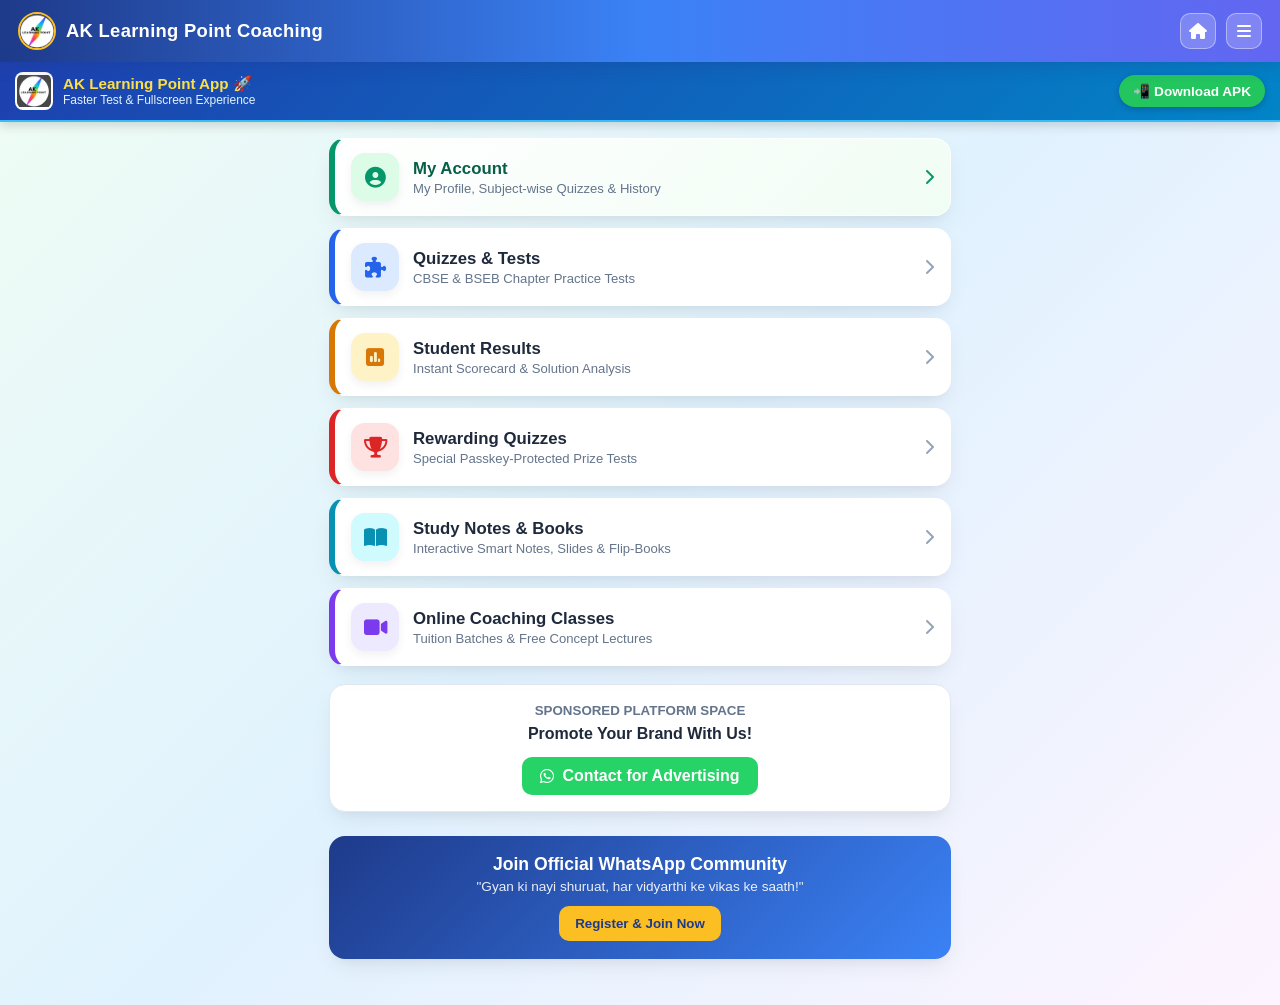
==== index.html @ b8fbba29 "Update index.html" ====
<!DOCTYPE html>
<html lang="hi">
<head>
  <meta charset="UTF-8">
  <meta name="viewport" content="width=device-width, initial-scale=1.0, maximum-scale=1.0, user-scalable=no">
  <title>AK Learning Point Coaching</title>
  <link rel="stylesheet" href="style.css">
  <link rel="stylesheet" href="https://cdnjs.cloudflare.com/ajax/libs/font-awesome/6.4.0/css/all.min.css">
</head>
<body>

  <!-- Top App Header -->
  <header class="app-header">
    <div class="header-left">
      <img id="appLogo" src="./assets/logo.png" alt="AK Learning Point Logo" class="app-logo" onerror="this.onerror=null; this.src='./assets/logo.png';">
      <span class="app-title">AK Learning Point Coaching</span>
    </div>
    <div class="header-right">
      <button class="nav-icon-btn" onclick="goHome()" title="Home"><i class="fas fa-home"></i></button>
      <button class="nav-icon-btn" onclick="toggleDrawer()" title="Menu"><i class="fas fa-bars"></i></button>
    </div>
  </header>

  <!-- Download App Top Banner -->
  <div style="background: linear-gradient(135deg, #1e40af, #0284c7); color: white; padding: 10px 15px; display: flex; align-items: center; justify-content: space-between; box-shadow: 0 4px 10px rgba(0,0,0,0.15); border-bottom: 2px solid #38bdf8;">
    <div style="display: flex; align-items: center; gap: 10px;">
      <img src="./assets/logo.png" style="width: 38px; height: 38px; border-radius: 8px; background: white; padding: 2px; object-fit: contain;">
      <div>
        <div style="font-size: 0.95rem; font-weight: bold; color: #fde047;">AK Learning Point App 🚀</div>
        <div style="font-size: 0.75rem; color: #e0f2fe;">Faster Test & Fullscreen Experience</div>
      </div>
    </div>
    <div>
      <a href="./assets/app.apk" download style="background: #22c55e; color: white; text-decoration: none; font-size: 0.85rem; font-weight: bold; padding: 8px 14px; border-radius: 20px; box-shadow: 0 2px 6px rgba(0,0,0,0.2); display: inline-block;">
        📲 Download APK
      </a>
    </div>
  </div>

  <!-- Right Drawer Menu (School Portal safely inside drawer) -->
  <div class="drawer-overlay" id="drawerOverlay" onclick="toggleDrawer()">
    <div class="drawer-content" onclick="event.stopPropagation()">
      <div class="drawer-header">
        <h4>Navigation Panel</h4>
        <button class="close-btn" onclick="toggleDrawer()" style="color:white; background:rgba(255,255,255,0.2);"><i class="fas fa-times"></i></button>
      </div>
      <ul class="drawer-menu">
        <li class="drawer-item" onclick="openStudentAccountModal(); toggleDrawer();"><i class="fas fa-user-circle" style="color:#059669;"></i> My Account (Student Portal)</li>
        <li class="drawer-item" onclick="openAdminPortal()"><i class="fas fa-user-shield" style="color:#2563eb;"></i> Admin Control Panel</li>
        <li class="drawer-item" onclick="openTeacherPortal()"><i class="fas fa-chalkboard-teacher" style="color:#7c3aed;"></i> Teacher Portal</li>
        <li class="drawer-item" onclick="window.location.href='school/index.html'"><i class="fas fa-school" style="color:#d4af37;"></i> Assent Public School Portal</li>
        <li class="drawer-item" onclick="openOmrPrintModal()"><i class="fas fa-dot-circle" style="color:#d97706;"></i> Print OMR Sheet (100 Q)</li>
        <li class="drawer-item" onclick="triggerSmartShare()"><i class="fab fa-whatsapp" style="color:#25d366;"></i> WhatsApp Smart Share</li>
      </ul>
    </div>
  </div>

  <!-- Main Scrollable Home View -->
  <main class="main-container" id="homeView">

    <!-- 7. APP-BASED DYNAMIC QUIZ AD BANNER (Teachers ke post kiye tests ka live promotion card) -->
    <div id="dynamicQuizAdBanner" style="display:none; background: linear-gradient(135deg, #1e1b4b 0%, #312e81 100%); color:white; border-radius:14px; padding:12px 14px; margin-bottom:14px; box-shadow:0 6px 16px rgba(49, 46, 129, 0.25); border:1px solid #4338ca; position:relative; overflow:hidden;">
      <div style="display:flex; justify-content:space-between; align-items:center; margin-bottom:6px;">
        <span style="background:#ef4444; color:white; font-size:0.7rem; font-weight:800; padding:2px 8px; border-radius:12px; letter-spacing:0.5px; display:inline-flex; align-items:center; gap:4px;">
          <i class="fas fa-bolt"></i> TODAY'S FEATURED QUIZ
        </span>
        <span id="quizAdTickerIndicator" style="font-size:0.75rem; color:#c7d2fe;">1/1</span>
      </div>
      <div id="quizAdContent" style="min-height:54px; display:flex; flex-direction:column; justify-content:center;">
        <h4 id="quizAdTitle" style="font-size:0.95rem; margin:0 0 4px 0; color:#fbbf24;">Loading Today's Quizzes...</h4>
        <p id="quizAdMeta" style="font-size:0.8rem; color:#e0e7ff; margin:0;">Class & Subject info</p>
      </div>
      <button id="quizAdActionBtn" class="btn-primary" style="margin-top:8px; padding:6px 12px; font-size:0.82rem; background:#fbbf24; color:#1e1b4b; font-weight:700; border:none; border-radius:8px; width:100%;">
        <i class="fas fa-play-circle"></i> Start Test Now
      </button>
    </div>

    <!-- 1. MY ACCOUNT TAB (Student Profile, Tests & Subject Wise Breakdown) -->
    <div class="section-card" onclick="openStudentAccountModal()" style="border-left: 6px solid #059669; background: linear-gradient(135deg, #ffffff 0%, #f0fdf4 100%);">
      <div class="section-left">
        <div class="section-icon" style="background:#dcfce7; color:#059669;"><i class="fas fa-user-circle"></i></div>
        <div class="section-info">
          <h3 style="color:#065f46;">My Account</h3>
          <p>My Profile, Subject-wise Quizzes & History</p>
        </div>
      </div>
      <i class="fas fa-chevron-right" style="color:#059669;"></i>
    </div>

    <!-- 2. QUIZZES TAB -->
    <div class="section-card" onclick="openBoardSelectModal()" style="border-left: 6px solid #2563eb;">
      <div class="section-left">
        <div class="section-icon" style="background:#dbeafe; color:#2563eb;"><i class="fas fa-puzzle-piece"></i></div>
        <div class="section-info">
          <h3>Quizzes & Tests</h3>
          <p>CBSE & BSEB Chapter Practice Tests</p>
        </div>
      </div>
      <i class="fas fa-chevron-right" style="color:#94a3b8;"></i>
    </div>

    <!-- 3. STUDENT RESULTS TAB -->
    <div class="section-card" onclick="openResultLookupModal()" style="border-left: 6px solid #d97706;">
      <div class="section-left">
        <div class="section-icon" style="background:#fef3c7; color:#d97706;"><i class="fas fa-poll"></i></div>
        <div class="section-info">
          <h3>Student Results</h3>
          <p>Instant Scorecard & Solution Analysis</p>
        </div>
      </div>
      <i class="fas fa-chevron-right" style="color:#94a3b8;"></i>
    </div>

    <!-- Rewarding Contests (Sub-feature of Quizzes) -->
    <div class="section-card" onclick="openRewardingQuizzes()" style="border-left: 6px solid #dc2626;">
      <div class="section-left">
        <div class="section-icon" style="background:#fee2e2; color:#dc2626;"><i class="fas fa-trophy"></i></div>
        <div class="section-info">
          <h3>Rewarding Quizzes</h3>
          <p>Special Passkey-Protected Prize Tests</p>
        </div>
      </div>
      <i class="fas fa-chevron-right" style="color:#94a3b8;"></i>
    </div>

    <!-- 4. STUDY MATERIAL TAB -->
    <div class="section-card" onclick="window.location.href='learning-hub.html'" style="border-left: 6px solid #0891b2; cursor: pointer;">
      <div class="section-left">
        <div class="section-icon" style="background:#cffafe; color:#0891b2;"><i class="fas fa-book-open"></i></div>
        <div class="section-info">
          <h3>Study Notes & Books</h3>
          <p>Interactive Smart Notes, Slides & Flip-Books</p>
        </div>
      </div>
      <i class="fas fa-chevron-right" style="color:#94a3b8;"></i>
    </div>

    <!-- 5. ONLINE COACHING TAB -->
    <div class="section-card" onclick="openOnlineCoachingModal()" style="border-left: 6px solid #7c3aed;">
      <div class="section-left">
        <div class="section-icon" style="background:#ede9fe; color:#7c3aed;"><i class="fas fa-video"></i></div>
        <div class="section-info">
          <h3>Online Coaching Classes</h3>
          <p>Tuition Batches & Free Concept Lectures</p>
        </div>
      </div>
      <i class="fas fa-chevron-right" style="color:#94a3b8;"></i>
    </div>

    <!-- 6. COMMERCIAL ADS BANNER -->
    <div style="background:white; border-radius:16px; padding:16px; text-align:center; box-shadow:var(--card-shadow); border:1px solid #e2e8f0; margin-top:6px;">
      <small style="color:#64748b; font-weight:700;">SPONSORED PLATFORM SPACE</small>
      <h4 style="margin:6px 0; color:#1e293b;">Promote Your Brand With Us!</h4>
      <a href="https://api.whatsapp.com/send?phone=918826011682&text=I%20am%20interested%20in%20advertising%20on%20your%20platform" target="_blank" style="display:inline-flex; align-items:center; gap:8px; background:#25d366; color:white; padding:10px 18px; border-radius:10px; font-weight:700; text-decoration:none; margin-top:8px;">
        <i class="fab fa-whatsapp"></i> Contact for Advertising
      </a>
    </div>

    <!-- Community WhatsApp Lead Banner -->
    <div style="background:linear-gradient(135deg, #1e3a8a, #3b82f6); color:white; border-radius:16px; padding:18px; text-align:center; box-shadow:var(--card-shadow); margin-top:12px;">
      <h3 style="font-size:1.1rem; font-weight:800; margin-bottom:4px;">Join Official WhatsApp Community</h3>
      <p style="font-size:0.85rem; opacity:0.9; margin-bottom:12px;">"Gyan ki nayi shuruat, har vidyarthi ke vikas ke saath!"</p>
      <button onclick="openCommunityModal()" style="background:#fbbf24; color:#1e3a8a; border:none; padding:10px 16px; border-radius:10px; font-weight:800; cursor:pointer;">
        Register & Join Now
      </button>
    </div>

  </main>

  <!-- Community Modal -->
  <div class="modal-overlay" id="communityModal" style="display:none;">
    <div class="modal-card">
      <div class="modal-header">
        <h3>Join WhatsApp Community</h3>
        <button class="close-btn" onclick="closeCommunityModal()"><i class="fas fa-times"></i></button>
      </div>
      <form onsubmit="handleLeadSubmit(event)">
        <div class="form-group">
          <label>Student Full Name</label>
          <input type="text" id="leadName" required placeholder="Enter student name">
        </div>
        <div class="form-group">
          <label>State</label>
          <input type="text" id="leadState" required placeholder="e.g. Bihar">
        </div>
        <div class="form-group">
          <label>WhatsApp Number</label>
          <input type="tel" id="leadMobile" required pattern="[0-9]{10}" placeholder="10-digit number">
        </div>
        <div class="form-group">
          <label>Current Class</label>
          <select id="leadClass" required>
            <option value="">Select Class</option>
            <option value="Class 4">Class 4</option>
            <option value="Class 5">Class 5</option>
            <option value="Class 6">Class 6</option>
            <option value="Class 7">Class 7</option>
            <option value="Class 8">Class 8</option>
            <option value="Class 9">Class 9</option>
            <option value="Class 10">Class 10</option>
            <option value="Class 11">Class 11</option>
            <option value="Class 12">Class 12</option>
          </select>
        </div>
        <button type="submit" class="btn-primary" style="background:#25d366;">Submit & Connect</button>
      </form>
    </div>
  </div>

  <div id="dynamicView"></div>

  <!-- Standard Scripts Load Order -->
  <script>
    (function() {
      var cacheVersion = new Date().getTime();
      var scriptFiles = [
        "js/api.js",
        "js/security.js",
        "js/quiz.js",
        "js/content-modules.js",
        "js/admin-portal.js",
        "js/quiz-parser.js",
        "js/notification-engine.js",
        "js/teacher-portal.js",
        "js/school-portal.js"
      ];

      function loadNextScript(index) {
        if (index >= scriptFiles.length) {
          if (typeof checkAndOpenDirectQuizFromUrl === "function") {
            checkAndOpenDirectQuizFromUrl();
          }
          if (typeof initDynamicQuizAdBanner === "function") {
            initDynamicQuizAdBanner();
          }
          return;
        }
        var s = document.createElement("script");
        s.src = scriptFiles[index] + "?v=" + cacheVersion;
        s.async = false;
        s.onload = function() {
          loadNextScript(index + 1);
        };
        document.body.appendChild(s);
      }

      loadNextScript(0);
    })();

    function toggleDrawer() {
      var d = document.getElementById("drawerOverlay");
      if (d) d.classList.toggle("open");
    }

    function goHome() {
      var dv = document.getElementById("dynamicView");
      if (dv) dv.innerHTML = "";
      var d = document.getElementById("drawerOverlay");
      if (d) d.classList.remove("open");
      window.scrollTo(0, 0);
    }
  </script>
</body>
</html>
---- style.css ----
/* Modern Colorful Theme for AK Learning Point Coaching */
:root {
  --primary-navy: #0f172a;
  --brand-blue: #2563eb;
  --accent-purple: #7c3aed;
  --accent-pink: #ec4899;
  --accent-amber: #f59e0b;
  --accent-emerald: #10b981;
  --bg-gradient: linear-gradient(135deg, #f0fdf4 0%, #e0f2fe 50%, #fdf4ff 100%);
  --card-shadow: 0 10px 25px -5px rgba(0, 0, 0, 0.08), 0 8px 10px -6px rgba(0, 0, 0, 0.04);
}

* {
  margin: 0;
  padding: 0;
  box-sizing: border-box;
  font-family: -apple-system, BlinkMacSystemFont, 'Segoe UI', Roboto, Helvetica, Arial, sans-serif;
  -webkit-tap-highlight-color: transparent;
}

body {
  background: var(--bg-gradient);
  min-height: 100vh;
  color: #1e293b;
  padding-bottom: 30px;
}

/* Header Styles */
.app-header {
  position: sticky;
  top: 0;
  z-index: 1000;
  background: linear-gradient(90deg, #1e3a8a 0%, #3b82f6 50%, #6366f1 100%);
  color: white;
  display: flex;
  align-items: center;
  justify-content: space-between;
  padding: 12px 18px;
  box-shadow: 0 4px 15px rgba(30, 58, 138, 0.25);
}

.header-left {
  display: flex;
  align-items: center;
  gap: 10px;
}

.app-logo {
  width: 38px;
  height: 38px;
  border-radius: 50%;
  border: 2px solid #fbbf24;
  object-fit: cover;
  background: white;
}

.app-title {
  font-size: 1.15rem;
  font-weight: 800;
  letter-spacing: 0.3px;
  color: #ffffff;
}

.header-right {
  display: flex;
  align-items: center;
  gap: 10px;
}

.nav-icon-btn {
  background: rgba(255, 255, 255, 0.2);
  border: 1px solid rgba(255, 255, 255, 0.4);
  color: white;
  width: 36px;
  height: 36px;
  border-radius: 10px;
  display: flex;
  align-items: center;
  justify-content: center;
  cursor: pointer;
  font-size: 1rem;
  transition: all 0.2s;
}

.nav-icon-btn:active {
  transform: scale(0.92);
  background: rgba(255, 255, 255, 0.35);
}

/* Common Universal Nav Bar (Home & Back) */
.page-top-nav {
  display: flex;
  align-items: center;
  justify-content: space-between;
  padding: 10px 16px;
  background: white;
  border-bottom: 1px solid #e2e8f0;
  box-shadow: 0 2px 6px rgba(0,0,0,0.03);
}

.nav-pill-btn {
  display: inline-flex;
  align-items: center;
  gap: 6px;
  padding: 6px 12px;
  border-radius: 20px;
  font-size: 0.85rem;
  font-weight: 700;
  cursor: pointer;
  border: none;
  transition: all 0.2s;
}

.nav-back-btn {
  background: #f1f5f9;
  color: #475569;
}

.nav-home-btn {
  background: #eff6ff;
  color: #2563eb;
}

/* Vibrant Section Cards */
.main-container {
  max-width: 650px;
  margin: 16px auto;
  padding: 0 14px;
  display: flex;
  flex-direction: column;
  gap: 12px;
}

.section-card {
  background: white;
  border-radius: 16px;
  padding: 14px 16px;
  display: flex;
  align-items: center;
  justify-content: space-between;
  box-shadow: var(--card-shadow);
  border: 1px solid rgba(255, 255, 255, 0.8);
  cursor: pointer;
  transition: all 0.25s cubic-bezier(0.4, 0, 0.2, 1);
  position: relative;
  overflow: hidden;
}

.section-card:active {
  transform: translateY(2px) scale(0.98);
}

.section-left {
  display: flex;
  align-items: center;
  gap: 14px;
}

.section-icon {
  width: 48px;
  height: 48px;
  border-radius: 14px;
  display: flex;
  align-items: center;
  justify-content: center;
  font-size: 1.3rem;
  box-shadow: 0 4px 10px rgba(0,0,0,0.06);
}

.section-info h3 {
  font-size: 1.05rem;
  font-weight: 800;
  color: #1e293b;
  margin-bottom: 2px;
}

.section-info p {
  font-size: 0.82rem;
  color: #64748b;
  font-weight: 500;
}

/* Modals & Fullscreens */
.modal-overlay {
  position: fixed;
  inset: 0;
  background: rgba(15, 23, 42, 0.6);
  backdrop-filter: blur(4px);
  z-index: 2000;
  display: flex;
  align-items: center;
  justify-content: center;
  padding: 14px;
}

.modal-card {
  background: #ffffff;
  width: 100%;
  max-width: 500px;
  border-radius: 20px;
  padding: 20px;
  box-shadow: 0 20px 40px rgba(0,0,0,0.2);
  max-height: 85vh;
  overflow-y: auto;
  animation: slideUp 0.25s ease-out;
}

@keyframes slideUp {
  from { transform: translateY(20px); opacity: 0; }
  to { transform: translateY(0); opacity: 1; }
}

.modal-header {
  display: flex;
  align-items: center;
  justify-content: space-between;
  margin-bottom: 15px;
  border-bottom: 1px solid #f1f5f9;
  padding-bottom: 10px;
}

.modal-header h3 {
  font-size: 1.15rem;
  font-weight: 800;
  color: #0f172a;
}

.close-btn {
  background: #f1f5f9;
  border: none;
  width: 32px;
  height: 32px;
  border-radius: 50%;
  display: flex;
  align-items: center;
  justify-content: center;
  cursor: pointer;
  color: #64748b;
}

/* Forms & Inputs */
.form-group {
  margin-bottom: 12px;
  text-align: left;
}

.form-group label {
  display: block;
  font-size: 0.82rem;
  font-weight: 700;
  color: #475569;
  margin-bottom: 5px;
}

.form-group input, .form-group select, .form-group textarea {
  width: 100%;
  padding: 10px 14px;
  border: 1.5px solid #cbd5e1;
  border-radius: 12px;
  font-size: 0.95rem;
  outline: none;
  transition: all 0.2s;
  background: #f8fafc;
}

.form-group input:focus, .form-group select:focus, .form-group textarea:focus {
  border-color: #3b82f6;
  background: white;
  box-shadow: 0 0 0 3px rgba(59, 130, 246, 0.15);
}

.btn-primary {
  width: 100%;
  padding: 12px;
  background: linear-gradient(135deg, #2563eb, #1d4ed8);
  color: white;
  border: none;
  border-radius: 12px;
  font-size: 0.95rem;
  font-weight: 800;
  cursor: pointer;
  box-shadow: 0 4px 12px rgba(37, 99, 235, 0.3);
  transition: all 0.2s;
}

.btn-primary:active {
  transform: scale(0.98);
}

/* Drawer Menu */
.drawer-overlay {
  position: fixed;
  inset: 0;
  background: rgba(0,0,0,0.5);
  z-index: 2500;
  display: none;
}

.drawer-overlay.open {
  display: block;
}

.drawer-content {
  position: fixed;
  top: 0;
  right: 0;
  bottom: 0;
  width: 290px;
  background: white;
  box-shadow: -4px 0 20px rgba(0,0,0,0.15);
  display: flex;
  flex-direction: column;
}

.drawer-header {
  background: linear-gradient(135deg, #1e3a8a, #3b82f6);
  color: white;
  padding: 18px;
  display: flex;
  align-items: center;
  justify-content: space-between;
}

/* Drawer Menu - Fixed Slide Animation */
.drawer-overlay {
  position: fixed;
  inset: 0;
  background: rgba(15, 23, 42, 0.6);
  backdrop-filter: blur(2px);
  z-index: 2500;
  opacity: 0;
  visibility: hidden;
  transition: opacity 0.3s ease, visibility 0.3s ease;
}

.drawer-overlay.open {
  opacity: 1;
  visibility: visible;
}

.drawer-content {
  position: fixed;
  top: 0;
  right: 0;
  bottom: 0;
  width: 290px;
  background: #ffffff;
  box-shadow: -6px 0 25px rgba(0, 0, 0, 0.2);
  display: flex;
  flex-direction: column;
  transform: translateX(100%);
  transition: transform 0.3s cubic-bezier(0.4, 0, 0.2, 1);
  z-index: 2600;
}

.drawer-overlay.open .drawer-content {
  transform: translateX(0);
}

.drawer-item {
  padding: 12px 14px;
  border-radius: 12px;
  font-weight: 700;
  font-size: 0.92rem;
  color: #334155;
  display: flex;
  align-items: center;
  gap: 12px;
  cursor: pointer;
  margin-bottom: 4px;
  transition: background 0.2s;
}

.drawer-item:hover, .drawer-item:active {
  background: #f1f5f9;
}
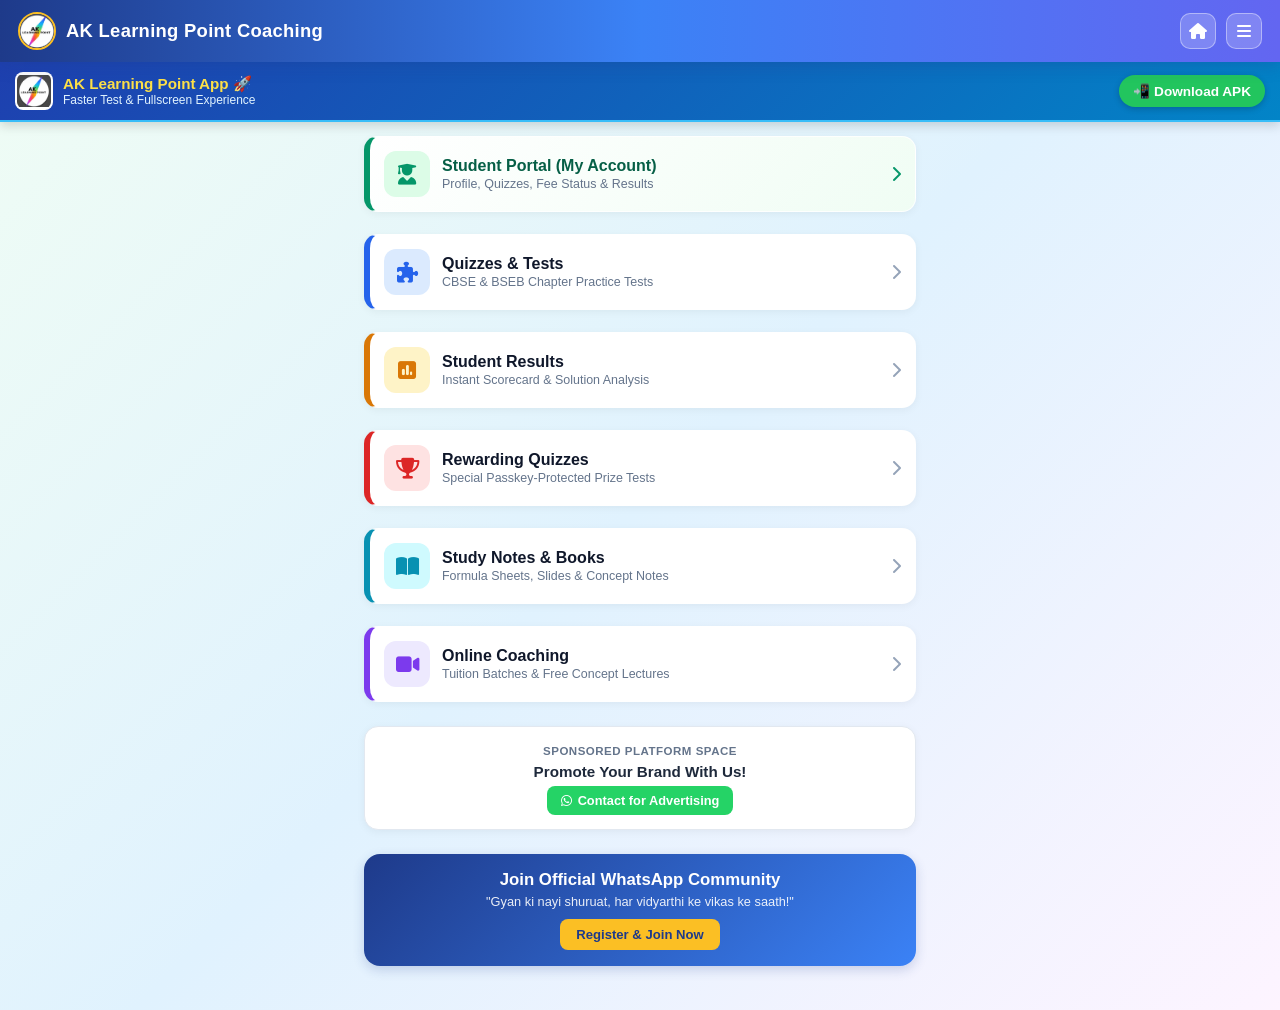
==== commit aef05952: "Update index.html" ====
--- a/index.html
+++ b/index.html
@@ -55,112 +55,124 @@
     </div>
   </div>
 
-  <!-- Main Scrollable Home View -->
-  <main class="main-container" id="homeView">
-
-    <!-- 7. APP-BASED DYNAMIC QUIZ AD BANNER (Teachers ke post kiye tests ka live promotion card) -->
-    <div id="dynamicQuizAdBanner" style="display:none; background: linear-gradient(135deg, #1e1b4b 0%, #312e81 100%); color:white; border-radius:14px; padding:12px 14px; margin-bottom:14px; box-shadow:0 6px 16px rgba(49, 46, 129, 0.25); border:1px solid #4338ca; position:relative; overflow:hidden;">
+ <!-- Main Scrollable Home View (Screen 1 Locked Design) -->
+  <main class="main-container" id="homeView" style="padding: 14px; max-width: 580px; margin: 0 auto;">
+
+    <!-- 1. LIVE FEATURED QUIZ AD BANNER -->
+    <div id="dynamicQuizAdBanner" style="display:none; background: linear-gradient(135deg, #1e1b4b 0%, #312e81 100%); color:white; border-radius:16px; padding:14px; margin-bottom:12px; box-shadow:0 6px 18px rgba(49, 46, 129, 0.25); border:1px solid #4338ca; position:relative; overflow:hidden;">
       <div style="display:flex; justify-content:space-between; align-items:center; margin-bottom:6px;">
         <span style="background:#ef4444; color:white; font-size:0.7rem; font-weight:800; padding:2px 8px; border-radius:12px; letter-spacing:0.5px; display:inline-flex; align-items:center; gap:4px;">
           <i class="fas fa-bolt"></i> TODAY'S FEATURED QUIZ
         </span>
         <span id="quizAdTickerIndicator" style="font-size:0.75rem; color:#c7d2fe;">1/1</span>
       </div>
-      <div id="quizAdContent" style="min-height:54px; display:flex; flex-direction:column; justify-content:center;">
-        <h4 id="quizAdTitle" style="font-size:0.95rem; margin:0 0 4px 0; color:#fbbf24;">Loading Today's Quizzes...</h4>
+      <div id="quizAdContent" style="min-height:50px; display:flex; flex-direction:column; justify-content:center;">
+        <h4 id="quizAdTitle" style="font-size:0.98rem; margin:0 0 4px 0; color:#fbbf24; font-weight:700;">Loading Today's Quizzes...</h4>
         <p id="quizAdMeta" style="font-size:0.8rem; color:#e0e7ff; margin:0;">Class & Subject info</p>
       </div>
-      <button id="quizAdActionBtn" class="btn-primary" style="margin-top:8px; padding:6px 12px; font-size:0.82rem; background:#fbbf24; color:#1e1b4b; font-weight:700; border:none; border-radius:8px; width:100%;">
+      <button id="quizAdActionBtn" class="btn-primary" style="margin-top:10px; padding:8px 12px; font-size:0.85rem; background:#fbbf24; color:#1e1b4b; font-weight:800; border:none; border-radius:10px; width:100%; cursor:pointer;">
         <i class="fas fa-play-circle"></i> Start Test Now
       </button>
     </div>
 
-    <!-- 1. MY ACCOUNT TAB (Student Profile, Tests & Subject Wise Breakdown) -->
-    <div class="section-card" onclick="openStudentAccountModal()" style="border-left: 6px solid #059669; background: linear-gradient(135deg, #ffffff 0%, #f0fdf4 100%);">
-      <div class="section-left">
-        <div class="section-icon" style="background:#dcfce7; color:#059669;"><i class="fas fa-user-circle"></i></div>
-        <div class="section-info">
-          <h3 style="color:#065f46;">My Account</h3>
-          <p>My Profile, Subject-wise Quizzes & History</p>
+    <!-- 2. STUDENT PORTAL (MY ACCOUNT) -->
+    <div class="section-card" onclick="openStudentAccountModal()" style="border-left: 6px solid #059669; background: linear-gradient(135deg, #ffffff 0%, #f0fdf4 100%); padding: 14px; border-radius: 14px; margin-bottom: 10px; display:flex; align-items:center; justify-content:space-between; box-shadow: 0 2px 8px rgba(0,0,0,0.05); cursor:pointer;">
+      <div style="display:flex; align-items:center; gap:12px;">
+        <div style="width:46px; height:46px; border-radius:12px; background:#dcfce7; color:#059669; display:flex; align-items:center; justify-content:center; font-size:1.3rem;">
+          <i class="fas fa-user-graduate"></i>
+        </div>
+        <div>
+          <h3 style="color:#065f46; font-size:1rem; margin:0 0 2px 0; font-weight:800;">Student Portal (My Account)</h3>
+          <p style="color:#64748b; font-size:0.78rem; margin:0;">Profile, Quizzes, Fee Status & Results</p>
         </div>
       </div>
       <i class="fas fa-chevron-right" style="color:#059669;"></i>
     </div>
 
-    <!-- 2. QUIZZES TAB -->
-    <div class="section-card" onclick="openBoardSelectModal()" style="border-left: 6px solid #2563eb;">
-      <div class="section-left">
-        <div class="section-icon" style="background:#dbeafe; color:#2563eb;"><i class="fas fa-puzzle-piece"></i></div>
-        <div class="section-info">
-          <h3>Quizzes & Tests</h3>
-          <p>CBSE & BSEB Chapter Practice Tests</p>
-        </div>
-      </div>
-      <i class="fas fa-chevron-right" style="color:#94a3b8;"></i>
-    </div>
-
-    <!-- 3. STUDENT RESULTS TAB -->
-    <div class="section-card" onclick="openResultLookupModal()" style="border-left: 6px solid #d97706;">
-      <div class="section-left">
-        <div class="section-icon" style="background:#fef3c7; color:#d97706;"><i class="fas fa-poll"></i></div>
-        <div class="section-info">
-          <h3>Student Results</h3>
-          <p>Instant Scorecard & Solution Analysis</p>
-        </div>
-      </div>
-      <i class="fas fa-chevron-right" style="color:#94a3b8;"></i>
-    </div>
-
-    <!-- Rewarding Contests (Sub-feature of Quizzes) -->
-    <div class="section-card" onclick="openRewardingQuizzes()" style="border-left: 6px solid #dc2626;">
-      <div class="section-left">
-        <div class="section-icon" style="background:#fee2e2; color:#dc2626;"><i class="fas fa-trophy"></i></div>
-        <div class="section-info">
-          <h3>Rewarding Quizzes</h3>
-          <p>Special Passkey-Protected Prize Tests</p>
-        </div>
-      </div>
-      <i class="fas fa-chevron-right" style="color:#94a3b8;"></i>
-    </div>
-
-    <!-- 4. STUDY MATERIAL TAB -->
-    <div class="section-card" onclick="window.location.href='learning-hub.html'" style="border-left: 6px solid #0891b2; cursor: pointer;">
-      <div class="section-left">
-        <div class="section-icon" style="background:#cffafe; color:#0891b2;"><i class="fas fa-book-open"></i></div>
-        <div class="section-info">
-          <h3>Study Notes & Books</h3>
-          <p>Interactive Smart Notes, Slides & Flip-Books</p>
-        </div>
-      </div>
-      <i class="fas fa-chevron-right" style="color:#94a3b8;"></i>
-    </div>
-
-    <!-- 5. ONLINE COACHING TAB -->
-    <div class="section-card" onclick="openOnlineCoachingModal()" style="border-left: 6px solid #7c3aed;">
-      <div class="section-left">
-        <div class="section-icon" style="background:#ede9fe; color:#7c3aed;"><i class="fas fa-video"></i></div>
-        <div class="section-info">
-          <h3>Online Coaching Classes</h3>
-          <p>Tuition Batches & Free Concept Lectures</p>
-        </div>
-      </div>
-      <i class="fas fa-chevron-right" style="color:#94a3b8;"></i>
-    </div>
-
-    <!-- 6. COMMERCIAL ADS BANNER -->
-    <div style="background:white; border-radius:16px; padding:16px; text-align:center; box-shadow:var(--card-shadow); border:1px solid #e2e8f0; margin-top:6px;">
-      <small style="color:#64748b; font-weight:700;">SPONSORED PLATFORM SPACE</small>
-      <h4 style="margin:6px 0; color:#1e293b;">Promote Your Brand With Us!</h4>
-      <a href="https://api.whatsapp.com/send?phone=918826011682&text=I%20am%20interested%20in%20advertising%20on%20your%20platform" target="_blank" style="display:inline-flex; align-items:center; gap:8px; background:#25d366; color:white; padding:10px 18px; border-radius:10px; font-weight:700; text-decoration:none; margin-top:8px;">
+    <!-- 3. QUIZZES & TESTS -->
+    <div class="section-card" onclick="openBoardSelectModal()" style="border-left: 6px solid #2563eb; padding: 14px; border-radius: 14px; margin-bottom: 10px; display:flex; align-items:center; justify-content:space-between; box-shadow: 0 2px 8px rgba(0,0,0,0.05); background:white; cursor:pointer;">
+      <div style="display:flex; align-items:center; gap:12px;">
+        <div style="width:46px; height:46px; border-radius:12px; background:#dbeafe; color:#2563eb; display:flex; align-items:center; justify-content:center; font-size:1.3rem;">
+          <i class="fas fa-puzzle-piece"></i>
+        </div>
+        <div>
+          <h3 style="color:#0f172a; font-size:1rem; margin:0 0 2px 0; font-weight:700;">Quizzes & Tests</h3>
+          <p style="color:#64748b; font-size:0.78rem; margin:0;">CBSE & BSEB Chapter Practice Tests</p>
+        </div>
+      </div>
+      <i class="fas fa-chevron-right" style="color:#94a3b8;"></i>
+    </div>
+
+    <!-- 4. STUDENT RESULTS LOOKUP -->
+    <div class="section-card" onclick="openResultLookupModal()" style="border-left: 6px solid #d97706; padding: 14px; border-radius: 14px; margin-bottom: 10px; display:flex; align-items:center; justify-content:space-between; box-shadow: 0 2px 8px rgba(0,0,0,0.05); background:white; cursor:pointer;">
+      <div style="display:flex; align-items:center; gap:12px;">
+        <div style="width:46px; height:46px; border-radius:12px; background:#fef3c7; color:#d97706; display:flex; align-items:center; justify-content:center; font-size:1.3rem;">
+          <i class="fas fa-poll"></i>
+        </div>
+        <div>
+          <h3 style="color:#0f172a; font-size:1rem; margin:0 0 2px 0; font-weight:700;">Student Results</h3>
+          <p style="color:#64748b; font-size:0.78rem; margin:0;">Instant Scorecard & Solution Analysis</p>
+        </div>
+      </div>
+      <i class="fas fa-chevron-right" style="color:#94a3b8;"></i>
+    </div>
+
+    <!-- 5. REWARDING CONTESTS -->
+    <div class="section-card" onclick="openRewardingQuizzes()" style="border-left: 6px solid #dc2626; padding: 14px; border-radius: 14px; margin-bottom: 10px; display:flex; align-items:center; justify-content:space-between; box-shadow: 0 2px 8px rgba(0,0,0,0.05); background:white; cursor:pointer;">
+      <div style="display:flex; align-items:center; gap:12px;">
+        <div style="width:46px; height:46px; border-radius:12px; background:#fee2e2; color:#dc2626; display:flex; align-items:center; justify-content:center; font-size:1.3rem;">
+          <i class="fas fa-trophy"></i>
+        </div>
+        <div>
+          <h3 style="color:#0f172a; font-size:1rem; margin:0 0 2px 0; font-weight:700;">Rewarding Quizzes</h3>
+          <p style="color:#64748b; font-size:0.78rem; margin:0;">Special Passkey-Protected Prize Tests</p>
+        </div>
+      </div>
+      <i class="fas fa-chevron-right" style="color:#94a3b8;"></i>
+    </div>
+
+    <!-- 6. STUDY MATERIAL & HUB -->
+    <div class="section-card" onclick="window.location.href='learning-hub.html'" style="border-left: 6px solid #0891b2; padding: 14px; border-radius: 14px; margin-bottom: 10px; display:flex; align-items:center; justify-content:space-between; box-shadow: 0 2px 8px rgba(0,0,0,0.05); background:white; cursor:pointer;">
+      <div style="display:flex; align-items:center; gap:12px;">
+        <div style="width:46px; height:46px; border-radius:12px; background:#cffafe; color:#0891b2; display:flex; align-items:center; justify-content:center; font-size:1.3rem;">
+          <i class="fas fa-book-open"></i>
+        </div>
+        <div>
+          <h3 style="color:#0f172a; font-size:1rem; margin:0 0 2px 0; font-weight:700;">Study Notes & Books</h3>
+          <p style="color:#64748b; font-size:0.78rem; margin:0;">Formula Sheets, Slides & Concept Notes</p>
+        </div>
+      </div>
+      <i class="fas fa-chevron-right" style="color:#94a3b8;"></i>
+    </div>
+
+    <!-- 7. ONLINE COACHING CLASSES -->
+    <div class="section-card" onclick="openOnlineCoachingModal()" style="border-left: 6px solid #7c3aed; padding: 14px; border-radius: 14px; margin-bottom: 12px; display:flex; align-items:center; justify-content:space-between; box-shadow: 0 2px 8px rgba(0,0,0,0.05); background:white; cursor:pointer;">
+      <div style="display:flex; align-items:center; gap:12px;">
+        <div style="width:46px; height:46px; border-radius:12px; background:#ede9fe; color:#7c3aed; display:flex; align-items:center; justify-content:center; font-size:1.3rem;">
+          <i class="fas fa-video"></i>
+        </div>
+        <div>
+          <h3 style="color:#0f172a; font-size:1rem; margin:0 0 2px 0; font-weight:700;">Online Coaching</h3>
+          <p style="color:#64748b; font-size:0.78rem; margin:0;">Tuition Batches & Free Concept Lectures</p>
+        </div>
+      </div>
+      <i class="fas fa-chevron-right" style="color:#94a3b8;"></i>
+    </div>
+
+    <!-- 8. SPONSORED PROMO SPACE -->
+    <div style="background:white; border-radius:14px; padding:14px; text-align:center; box-shadow:0 2px 8px rgba(0,0,0,0.05); border:1px solid #e2e8f0; margin-bottom:12px;">
+      <small style="color:#64748b; font-weight:700; font-size:0.72rem; letter-spacing:0.5px;">SPONSORED PLATFORM SPACE</small>
+      <h4 style="margin:4px 0 6px 0; color:#1e293b; font-size:0.95rem;">Promote Your Brand With Us!</h4>
+      <a href="https://api.whatsapp.com/send?phone=918826011682&text=I%20am%20interested%20in%20advertising%20on%20your%20platform" target="_blank" style="display:inline-flex; align-items:center; gap:6px; background:#25d366; color:white; padding:7px 14px; border-radius:8px; font-weight:700; text-decoration:none; font-size:0.8rem;">
         <i class="fab fa-whatsapp"></i> Contact for Advertising
       </a>
     </div>
 
-    <!-- Community WhatsApp Lead Banner -->
-    <div style="background:linear-gradient(135deg, #1e3a8a, #3b82f6); color:white; border-radius:16px; padding:18px; text-align:center; box-shadow:var(--card-shadow); margin-top:12px;">
-      <h3 style="font-size:1.1rem; font-weight:800; margin-bottom:4px;">Join Official WhatsApp Community</h3>
-      <p style="font-size:0.85rem; opacity:0.9; margin-bottom:12px;">"Gyan ki nayi shuruat, har vidyarthi ke vikas ke saath!"</p>
-      <button onclick="openCommunityModal()" style="background:#fbbf24; color:#1e3a8a; border:none; padding:10px 16px; border-radius:10px; font-weight:800; cursor:pointer;">
+    <!-- 9. OFFICIAL WHATSAPP COMMUNITY -->
+    <div style="background:linear-gradient(135deg, #1e3a8a, #3b82f6); color:white; border-radius:16px; padding:16px; text-align:center; box-shadow:0 4px 12px rgba(30,58,138,0.2);">
+      <h3 style="font-size:1.05rem; font-weight:800; margin:0 0 4px 0;">Join Official WhatsApp Community</h3>
+      <p style="font-size:0.8rem; opacity:0.9; margin:0 0 10px 0;">"Gyan ki nayi shuruat, har vidyarthi ke vikas ke saath!"</p>
+      <button onclick="openCommunityModal()" style="background:#fbbf24; color:#1e3a8a; border:none; padding:8px 16px; border-radius:8px; font-weight:800; font-size:0.82rem; cursor:pointer;">
         Register & Join Now
       </button>
     </div>
@@ -218,6 +230,7 @@
         "js/security.js",
         "js/quiz.js",
         "js/content-modules.js",
+        "js/tuition-ledger.js",
         "js/admin-portal.js",
         "js/quiz-parser.js",
         "js/notification-engine.js",
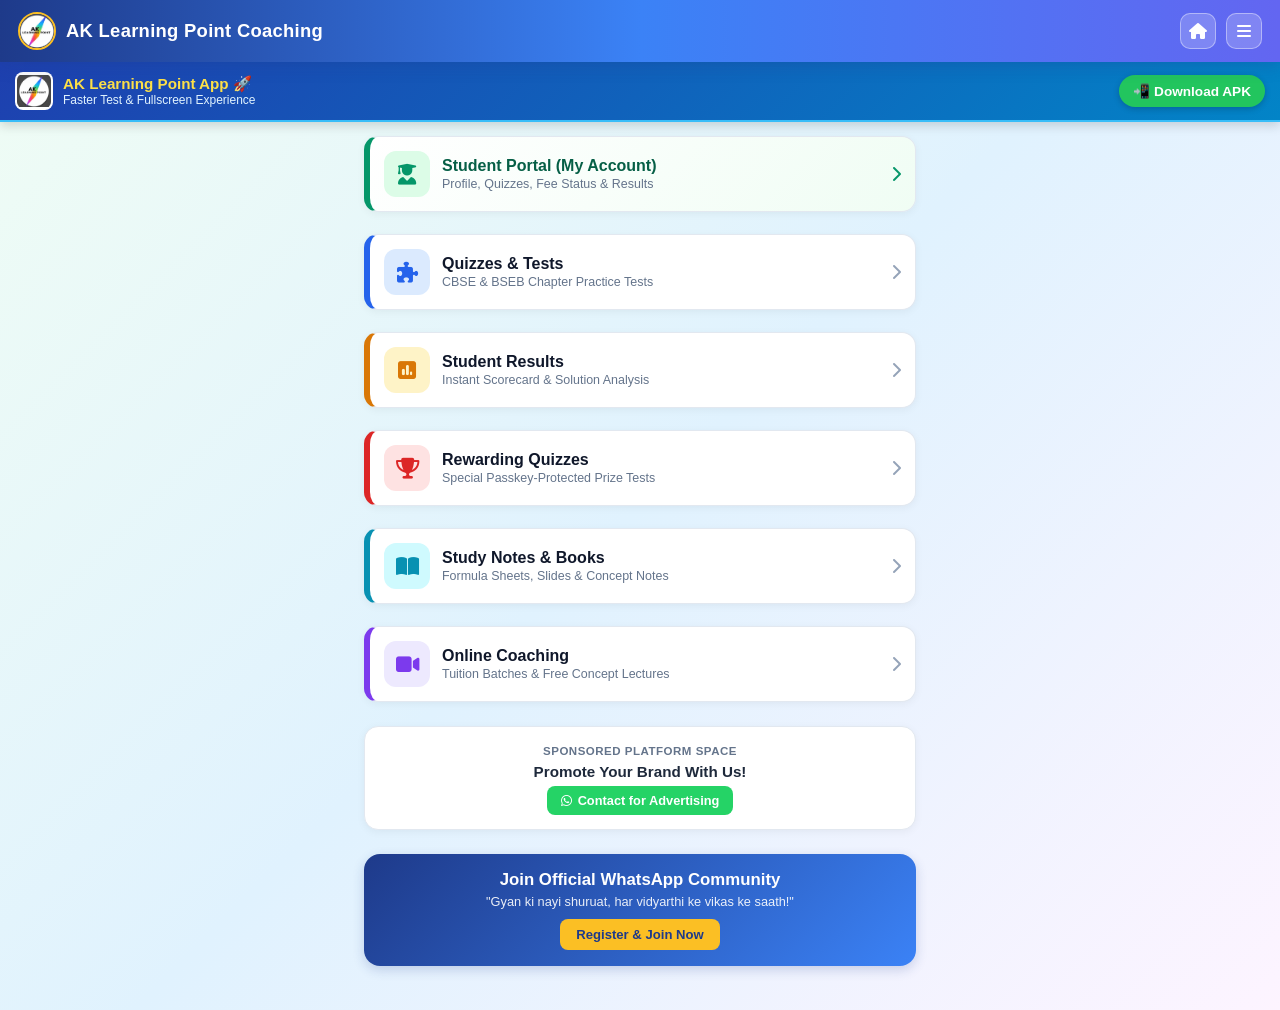
==== commit 7c929285: "Update index.html" ====
--- a/index.html
+++ b/index.html
@@ -4,7 +4,7 @@
   <meta charset="UTF-8">
   <meta name="viewport" content="width=device-width, initial-scale=1.0, maximum-scale=1.0, user-scalable=no">
   <title>AK Learning Point Coaching</title>
-  <link rel="stylesheet" href="style.css">
+  <link rel="stylesheet" href="style.css?v=3.0">
   <link rel="stylesheet" href="https://cdnjs.cloudflare.com/ajax/libs/font-awesome/6.4.0/css/all.min.css">
 </head>
 <body>
--- a/style.css
+++ b/style.css
@@ -139,7 +139,7 @@
   align-items: center;
   justify-content: space-between;
   box-shadow: var(--card-shadow);
-  border: 1px solid rgba(255, 255, 255, 0.8);
+  border: 1px solid #e2e8f0;
   cursor: pointer;
   transition: all 0.25s cubic-bezier(0.4, 0, 0.2, 1);
   position: relative;
@@ -287,41 +287,7 @@
   transform: scale(0.98);
 }
 
-/* Drawer Menu */
-.drawer-overlay {
-  position: fixed;
-  inset: 0;
-  background: rgba(0,0,0,0.5);
-  z-index: 2500;
-  display: none;
-}
-
-.drawer-overlay.open {
-  display: block;
-}
-
-.drawer-content {
-  position: fixed;
-  top: 0;
-  right: 0;
-  bottom: 0;
-  width: 290px;
-  background: white;
-  box-shadow: -4px 0 20px rgba(0,0,0,0.15);
-  display: flex;
-  flex-direction: column;
-}
-
-.drawer-header {
-  background: linear-gradient(135deg, #1e3a8a, #3b82f6);
-  color: white;
-  padding: 18px;
-  display: flex;
-  align-items: center;
-  justify-content: space-between;
-}
-
-/* Drawer Menu - Fixed Slide Animation */
+/* Drawer Menu (Smooth Slide Animation) */
 .drawer-overlay {
   position: fixed;
   inset: 0;
@@ -357,6 +323,21 @@
   transform: translateX(0);
 }
 
+.drawer-header {
+  background: linear-gradient(135deg, #1e3a8a, #3b82f6);
+  color: white;
+  padding: 18px;
+  display: flex;
+  align-items: center;
+  justify-content: space-between;
+}
+
+.drawer-menu {
+  list-style: none;
+  padding: 10px;
+  margin: 0;
+}
+
 .drawer-item {
   padding: 12px 14px;
   border-radius: 12px;
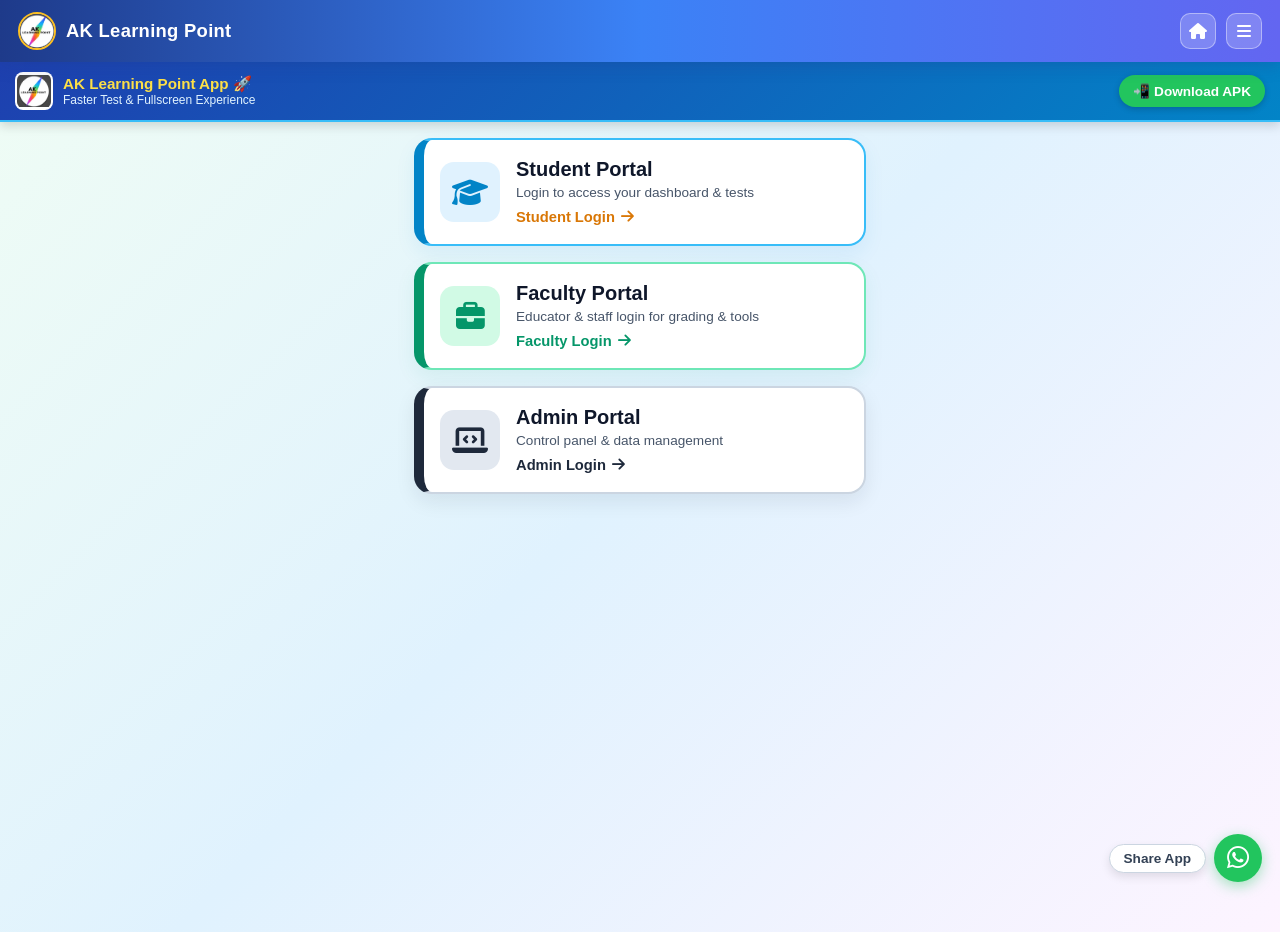
==== commit c1344b2d: "Update index.html" ====
--- a/index.html
+++ b/index.html
@@ -13,7 +13,7 @@
   <header class="app-header">
     <div class="header-left">
       <img id="appLogo" src="./assets/logo.png" alt="AK Learning Point Logo" class="app-logo" onerror="this.onerror=null; this.src='./assets/logo.png';">
-      <span class="app-title">AK Learning Point Coaching</span>
+      <span class="app-title">AK Learning Point </span>
     </div>
     <div class="header-right">
       <button class="nav-icon-btn" onclick="goHome()" title="Home"><i class="fas fa-home"></i></button>
@@ -55,126 +55,71 @@
     </div>
   </div>
 
- <!-- Main Scrollable Home View (Screen 1 Locked Design) -->
-  <main class="main-container" id="homeView" style="padding: 14px; max-width: 580px; margin: 0 auto;">
-
-    <!-- 1. LIVE FEATURED QUIZ AD BANNER -->
-    <div id="dynamicQuizAdBanner" style="display:none; background: linear-gradient(135deg, #1e1b4b 0%, #312e81 100%); color:white; border-radius:16px; padding:14px; margin-bottom:12px; box-shadow:0 6px 18px rgba(49, 46, 129, 0.25); border:1px solid #4338ca; position:relative; overflow:hidden;">
-      <div style="display:flex; justify-content:space-between; align-items:center; margin-bottom:6px;">
-        <span style="background:#ef4444; color:white; font-size:0.7rem; font-weight:800; padding:2px 8px; border-radius:12px; letter-spacing:0.5px; display:inline-flex; align-items:center; gap:4px;">
-          <i class="fas fa-bolt"></i> TODAY'S FEATURED QUIZ
+ <!-- Main Scrollable Home View (Exact Locked Screenshot Match) -->
+  <main class="main-container" id="homeView" style="padding: 16px 14px 70px 14px; max-width: 480px; margin: 0 auto; min-height: calc(100vh - 120px); display: flex; flex-direction: column; gap: 16px;">
+
+    <!-- 1. TODAY'S FEATURED QUIZ CARD -->
+    <div id="dynamicQuizAdBanner" style="background: #17153b; color: white; border-radius: 18px; padding: 18px 16px; box-shadow: 0 8px 24px rgba(23, 21, 59, 0.25); text-align: center; position: relative;">
+      <div style="display: flex; align-items: center; justify-content: center; gap: 6px; color: #f87171; font-weight: 700; font-size: 0.95rem; margin-bottom: 4px;">
+        <i class="fas fa-bullseye"></i>
+        <span id="quizAdHeader">Today's Featured Quiz: Ch-1 The Pace for Living</span>
+      </div>
+      <div id="quizAdMeta" style="color: #cbd5e1; font-size: 0.85rem; margin-bottom: 14px;">Class 10 • English • 50 Questions</div>
+      <button id="quizAdActionBtn" style="background: #eab308; color: #1e1b4b; border: none; border-radius: 25px; padding: 12px 24px; font-weight: 800; font-size: 0.95rem; width: 100%; cursor: pointer; display: flex; align-items: center; justify-content: center; gap: 8px; box-shadow: 0 4px 12px rgba(234, 179, 8, 0.4);">
+        <i class="fas fa-play"></i> Start Test Now
+      </button>
+    </div>
+
+    <!-- 2. STUDENT PORTAL CARD -->
+    <div onclick="openStudentAccountModal()" style="background: white; border-radius: 18px; padding: 18px 16px; border: 2px solid #38bdf8; border-left: 10px solid #0284c7; box-shadow: 0 8px 20px rgba(2, 132, 199, 0.08); display: flex; align-items: center; gap: 16px; cursor: pointer;">
+      <div style="width: 60px; height: 60px; border-radius: 14px; background: #e0f2fe; color: #0284c7; display: flex; align-items: center; justify-content: center; font-size: 1.8rem; flex-shrink: 0;">
+        <i class="fas fa-graduation-cap"></i>
+      </div>
+      <div style="flex: 1;">
+        <h3 style="margin: 0 0 4px 0; color: #0f172a; font-size: 1.25rem; font-weight: 800;">Student Portal</h3>
+        <p style="margin: 0 0 8px 0; color: #475569; font-size: 0.85rem;">Login to access your dashboard & tests</p>
+        <span style="color: #d97706; font-weight: 800; font-size: 0.92rem; display: inline-flex; align-items: center; gap: 6px;">
+          Student Login <i class="fas fa-arrow-right"></i>
         </span>
-        <span id="quizAdTickerIndicator" style="font-size:0.75rem; color:#c7d2fe;">1/1</span>
-      </div>
-      <div id="quizAdContent" style="min-height:50px; display:flex; flex-direction:column; justify-content:center;">
-        <h4 id="quizAdTitle" style="font-size:0.98rem; margin:0 0 4px 0; color:#fbbf24; font-weight:700;">Loading Today's Quizzes...</h4>
-        <p id="quizAdMeta" style="font-size:0.8rem; color:#e0e7ff; margin:0;">Class & Subject info</p>
-      </div>
-      <button id="quizAdActionBtn" class="btn-primary" style="margin-top:10px; padding:8px 12px; font-size:0.85rem; background:#fbbf24; color:#1e1b4b; font-weight:800; border:none; border-radius:10px; width:100%; cursor:pointer;">
-        <i class="fas fa-play-circle"></i> Start Test Now
+      </div>
+    </div>
+
+    <!-- 3. FACULTY PORTAL CARD -->
+    <div onclick="openTeacherPortal()" style="background: white; border-radius: 18px; padding: 18px 16px; border: 2px solid #6ee7b7; border-left: 10px solid #059669; box-shadow: 0 8px 20px rgba(5, 150, 105, 0.08); display: flex; align-items: center; gap: 16px; cursor: pointer;">
+      <div style="width: 60px; height: 60px; border-radius: 14px; background: #d1fae5; color: #059669; display: flex; align-items: center; justify-content: center; font-size: 1.8rem; flex-shrink: 0;">
+        <i class="fas fa-briefcase"></i>
+      </div>
+      <div style="flex: 1;">
+        <h3 style="margin: 0 0 4px 0; color: #0f172a; font-size: 1.25rem; font-weight: 800;">Faculty Portal</h3>
+        <p style="margin: 0 0 8px 0; color: #475569; font-size: 0.85rem;">Educator & staff login for grading & tools</p>
+        <span style="color: #059669; font-weight: 800; font-size: 0.92rem; display: inline-flex; align-items: center; gap: 6px;">
+          Faculty Login <i class="fas fa-arrow-right"></i>
+        </span>
+      </div>
+    </div>
+
+    <!-- 4. ADMIN PORTAL CARD -->
+    <div onclick="openAdminPortal()" style="background: white; border-radius: 18px; padding: 18px 16px; border: 2px solid #cbd5e1; border-left: 10px solid #1e293b; box-shadow: 0 8px 20px rgba(15, 23, 42, 0.08); display: flex; align-items: center; gap: 16px; cursor: pointer;">
+      <div style="width: 60px; height: 60px; border-radius: 14px; background: #e2e8f0; color: #1e293b; display: flex; align-items: center; justify-content: center; font-size: 1.8rem; flex-shrink: 0;">
+        <i class="fas fa-laptop-code"></i>
+      </div>
+      <div style="flex: 1;">
+        <h3 style="margin: 0 0 4px 0; color: #0f172a; font-size: 1.25rem; font-weight: 800;">Admin Portal</h3>
+        <p style="margin: 0 0 8px 0; color: #475569; font-size: 0.85rem;">Control panel & data management</p>
+        <span style="color: #1e293b; font-weight: 800; font-size: 0.92rem; display: inline-flex; align-items: center; gap: 6px;">
+          Admin Login <i class="fas fa-arrow-right"></i>
+        </span>
+      </div>
+    </div>
+
+    <!-- 5. FLOATING SHARE APP BUTTON -->
+    <div style="position: fixed; bottom: 18px; right: 18px; display: flex; align-items: center; gap: 8px; z-index: 2000;">
+      <button onclick="triggerSmartShare()" style="background: white; border: 1px solid #cbd5e1; padding: 6px 14px; border-radius: 20px; font-weight: 700; font-size: 0.85rem; color: #334155; box-shadow: 0 4px 10px rgba(0,0,0,0.1); cursor: pointer;">
+        Share App
       </button>
-    </div>
-
-    <!-- 2. STUDENT PORTAL (MY ACCOUNT) -->
-    <div class="section-card" onclick="openStudentAccountModal()" style="border-left: 6px solid #059669; background: linear-gradient(135deg, #ffffff 0%, #f0fdf4 100%); padding: 14px; border-radius: 14px; margin-bottom: 10px; display:flex; align-items:center; justify-content:space-between; box-shadow: 0 2px 8px rgba(0,0,0,0.05); cursor:pointer;">
-      <div style="display:flex; align-items:center; gap:12px;">
-        <div style="width:46px; height:46px; border-radius:12px; background:#dcfce7; color:#059669; display:flex; align-items:center; justify-content:center; font-size:1.3rem;">
-          <i class="fas fa-user-graduate"></i>
-        </div>
-        <div>
-          <h3 style="color:#065f46; font-size:1rem; margin:0 0 2px 0; font-weight:800;">Student Portal (My Account)</h3>
-          <p style="color:#64748b; font-size:0.78rem; margin:0;">Profile, Quizzes, Fee Status & Results</p>
-        </div>
-      </div>
-      <i class="fas fa-chevron-right" style="color:#059669;"></i>
-    </div>
-
-    <!-- 3. QUIZZES & TESTS -->
-    <div class="section-card" onclick="openBoardSelectModal()" style="border-left: 6px solid #2563eb; padding: 14px; border-radius: 14px; margin-bottom: 10px; display:flex; align-items:center; justify-content:space-between; box-shadow: 0 2px 8px rgba(0,0,0,0.05); background:white; cursor:pointer;">
-      <div style="display:flex; align-items:center; gap:12px;">
-        <div style="width:46px; height:46px; border-radius:12px; background:#dbeafe; color:#2563eb; display:flex; align-items:center; justify-content:center; font-size:1.3rem;">
-          <i class="fas fa-puzzle-piece"></i>
-        </div>
-        <div>
-          <h3 style="color:#0f172a; font-size:1rem; margin:0 0 2px 0; font-weight:700;">Quizzes & Tests</h3>
-          <p style="color:#64748b; font-size:0.78rem; margin:0;">CBSE & BSEB Chapter Practice Tests</p>
-        </div>
-      </div>
-      <i class="fas fa-chevron-right" style="color:#94a3b8;"></i>
-    </div>
-
-    <!-- 4. STUDENT RESULTS LOOKUP -->
-    <div class="section-card" onclick="openResultLookupModal()" style="border-left: 6px solid #d97706; padding: 14px; border-radius: 14px; margin-bottom: 10px; display:flex; align-items:center; justify-content:space-between; box-shadow: 0 2px 8px rgba(0,0,0,0.05); background:white; cursor:pointer;">
-      <div style="display:flex; align-items:center; gap:12px;">
-        <div style="width:46px; height:46px; border-radius:12px; background:#fef3c7; color:#d97706; display:flex; align-items:center; justify-content:center; font-size:1.3rem;">
-          <i class="fas fa-poll"></i>
-        </div>
-        <div>
-          <h3 style="color:#0f172a; font-size:1rem; margin:0 0 2px 0; font-weight:700;">Student Results</h3>
-          <p style="color:#64748b; font-size:0.78rem; margin:0;">Instant Scorecard & Solution Analysis</p>
-        </div>
-      </div>
-      <i class="fas fa-chevron-right" style="color:#94a3b8;"></i>
-    </div>
-
-    <!-- 5. REWARDING CONTESTS -->
-    <div class="section-card" onclick="openRewardingQuizzes()" style="border-left: 6px solid #dc2626; padding: 14px; border-radius: 14px; margin-bottom: 10px; display:flex; align-items:center; justify-content:space-between; box-shadow: 0 2px 8px rgba(0,0,0,0.05); background:white; cursor:pointer;">
-      <div style="display:flex; align-items:center; gap:12px;">
-        <div style="width:46px; height:46px; border-radius:12px; background:#fee2e2; color:#dc2626; display:flex; align-items:center; justify-content:center; font-size:1.3rem;">
-          <i class="fas fa-trophy"></i>
-        </div>
-        <div>
-          <h3 style="color:#0f172a; font-size:1rem; margin:0 0 2px 0; font-weight:700;">Rewarding Quizzes</h3>
-          <p style="color:#64748b; font-size:0.78rem; margin:0;">Special Passkey-Protected Prize Tests</p>
-        </div>
-      </div>
-      <i class="fas fa-chevron-right" style="color:#94a3b8;"></i>
-    </div>
-
-    <!-- 6. STUDY MATERIAL & HUB -->
-    <div class="section-card" onclick="window.location.href='learning-hub.html'" style="border-left: 6px solid #0891b2; padding: 14px; border-radius: 14px; margin-bottom: 10px; display:flex; align-items:center; justify-content:space-between; box-shadow: 0 2px 8px rgba(0,0,0,0.05); background:white; cursor:pointer;">
-      <div style="display:flex; align-items:center; gap:12px;">
-        <div style="width:46px; height:46px; border-radius:12px; background:#cffafe; color:#0891b2; display:flex; align-items:center; justify-content:center; font-size:1.3rem;">
-          <i class="fas fa-book-open"></i>
-        </div>
-        <div>
-          <h3 style="color:#0f172a; font-size:1rem; margin:0 0 2px 0; font-weight:700;">Study Notes & Books</h3>
-          <p style="color:#64748b; font-size:0.78rem; margin:0;">Formula Sheets, Slides & Concept Notes</p>
-        </div>
-      </div>
-      <i class="fas fa-chevron-right" style="color:#94a3b8;"></i>
-    </div>
-
-    <!-- 7. ONLINE COACHING CLASSES -->
-    <div class="section-card" onclick="openOnlineCoachingModal()" style="border-left: 6px solid #7c3aed; padding: 14px; border-radius: 14px; margin-bottom: 12px; display:flex; align-items:center; justify-content:space-between; box-shadow: 0 2px 8px rgba(0,0,0,0.05); background:white; cursor:pointer;">
-      <div style="display:flex; align-items:center; gap:12px;">
-        <div style="width:46px; height:46px; border-radius:12px; background:#ede9fe; color:#7c3aed; display:flex; align-items:center; justify-content:center; font-size:1.3rem;">
-          <i class="fas fa-video"></i>
-        </div>
-        <div>
-          <h3 style="color:#0f172a; font-size:1rem; margin:0 0 2px 0; font-weight:700;">Online Coaching</h3>
-          <p style="color:#64748b; font-size:0.78rem; margin:0;">Tuition Batches & Free Concept Lectures</p>
-        </div>
-      </div>
-      <i class="fas fa-chevron-right" style="color:#94a3b8;"></i>
-    </div>
-
-    <!-- 8. SPONSORED PROMO SPACE -->
-    <div style="background:white; border-radius:14px; padding:14px; text-align:center; box-shadow:0 2px 8px rgba(0,0,0,0.05); border:1px solid #e2e8f0; margin-bottom:12px;">
-      <small style="color:#64748b; font-weight:700; font-size:0.72rem; letter-spacing:0.5px;">SPONSORED PLATFORM SPACE</small>
-      <h4 style="margin:4px 0 6px 0; color:#1e293b; font-size:0.95rem;">Promote Your Brand With Us!</h4>
-      <a href="https://api.whatsapp.com/send?phone=918826011682&text=I%20am%20interested%20in%20advertising%20on%20your%20platform" target="_blank" style="display:inline-flex; align-items:center; gap:6px; background:#25d366; color:white; padding:7px 14px; border-radius:8px; font-weight:700; text-decoration:none; font-size:0.8rem;">
-        <i class="fab fa-whatsapp"></i> Contact for Advertising
-      </a>
-    </div>
-
-    <!-- 9. OFFICIAL WHATSAPP COMMUNITY -->
-    <div style="background:linear-gradient(135deg, #1e3a8a, #3b82f6); color:white; border-radius:16px; padding:16px; text-align:center; box-shadow:0 4px 12px rgba(30,58,138,0.2);">
-      <h3 style="font-size:1.05rem; font-weight:800; margin:0 0 4px 0;">Join Official WhatsApp Community</h3>
-      <p style="font-size:0.8rem; opacity:0.9; margin:0 0 10px 0;">"Gyan ki nayi shuruat, har vidyarthi ke vikas ke saath!"</p>
-      <button onclick="openCommunityModal()" style="background:#fbbf24; color:#1e3a8a; border:none; padding:8px 16px; border-radius:8px; font-weight:800; font-size:0.82rem; cursor:pointer;">
-        Register & Join Now
-      </button>
+      <div onclick="triggerSmartShare()" style="width: 48px; height: 48px; border-radius: 50%; background: #22c55e; color: white; display: flex; align-items: center; justify-content: center; font-size: 1.6rem; box-shadow: 0 4px 14px rgba(34, 197, 94, 0.4); cursor: pointer;">
+        <i class="fab fa-whatsapp"></i>
+      </div>
     </div>
 
   </main>
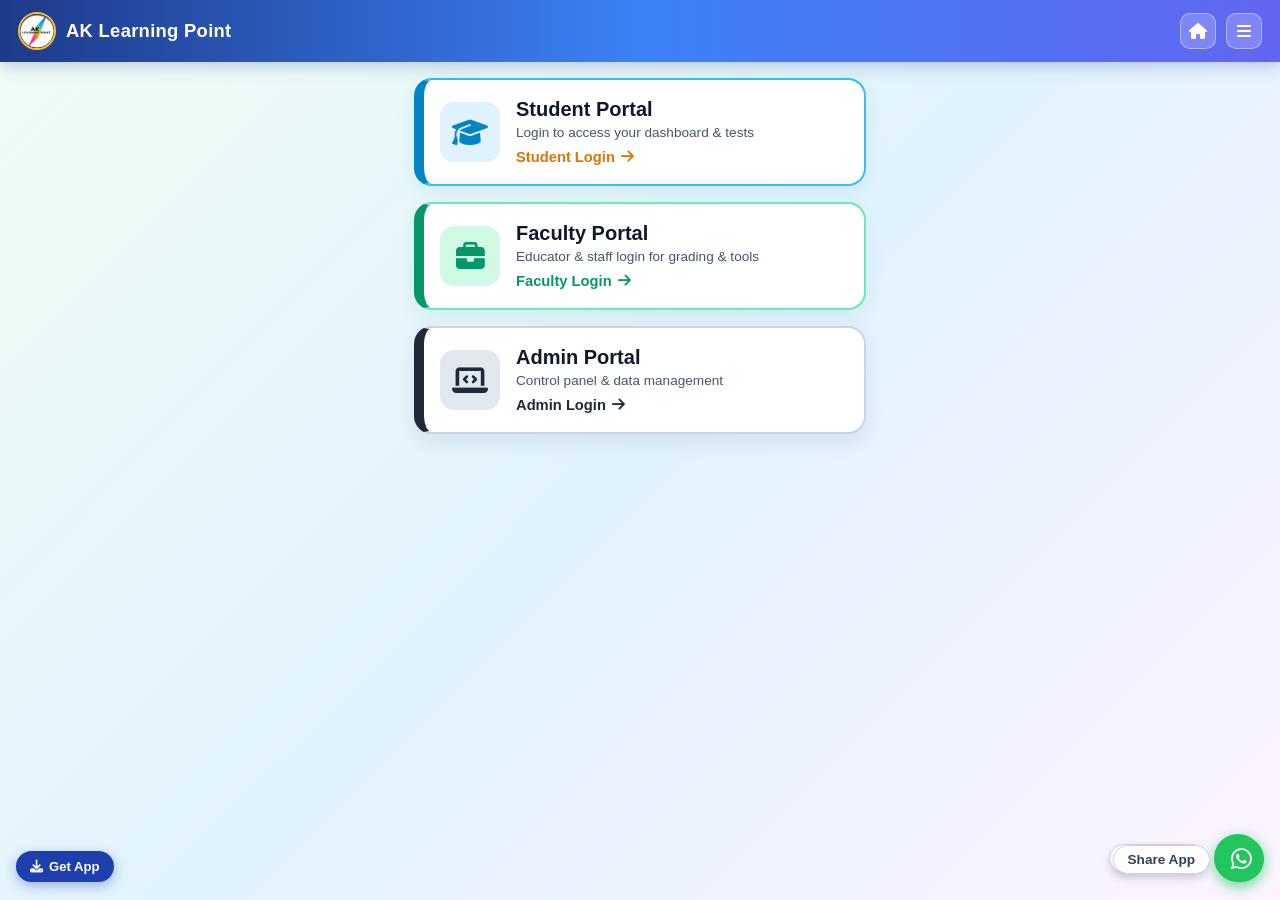
==== commit 9513063c: "Update index.html" ====
--- a/index.html
+++ b/index.html
@@ -21,22 +21,6 @@
     </div>
   </header>
 
-  <!-- Download App Top Banner -->
-  <div style="background: linear-gradient(135deg, #1e40af, #0284c7); color: white; padding: 10px 15px; display: flex; align-items: center; justify-content: space-between; box-shadow: 0 4px 10px rgba(0,0,0,0.15); border-bottom: 2px solid #38bdf8;">
-    <div style="display: flex; align-items: center; gap: 10px;">
-      <img src="./assets/logo.png" style="width: 38px; height: 38px; border-radius: 8px; background: white; padding: 2px; object-fit: contain;">
-      <div>
-        <div style="font-size: 0.95rem; font-weight: bold; color: #fde047;">AK Learning Point App 🚀</div>
-        <div style="font-size: 0.75rem; color: #e0f2fe;">Faster Test & Fullscreen Experience</div>
-      </div>
-    </div>
-    <div>
-      <a href="./assets/app.apk" download style="background: #22c55e; color: white; text-decoration: none; font-size: 0.85rem; font-weight: bold; padding: 8px 14px; border-radius: 20px; box-shadow: 0 2px 6px rgba(0,0,0,0.2); display: inline-block;">
-        📲 Download APK
-      </a>
-    </div>
-  </div>
-
   <!-- Right Drawer Menu (School Portal safely inside drawer) -->
   <div class="drawer-overlay" id="drawerOverlay" onclick="toggleDrawer()">
     <div class="drawer-content" onclick="event.stopPropagation()">
@@ -121,6 +105,22 @@
         <i class="fab fa-whatsapp"></i>
       </div>
     </div>
+
+    <!-- Floating Action Buttons (Left: Download APK | Right: Share App) -->
+<div style="position: fixed; bottom: 18px; left: 16px; z-index: 2000;">
+  <a href="./assets/app.apk" download style="background: #1e40af; color: white; text-decoration: none; padding: 8px 14px; border-radius: 20px; font-weight: 700; font-size: 0.82rem; display: inline-flex; align-items: center; gap: 6px; box-shadow: 0 4px 12px rgba(30, 64, 175, 0.35);">
+    <i class="fas fa-download"></i> Get App
+  </a>
+</div>
+
+<div style="position: fixed; bottom: 18px; right: 16px; display: flex; align-items: center; gap: 8px; z-index: 2000;">
+  <button onclick="triggerSmartShare()" style="background: white; border: 1px solid #cbd5e1; padding: 6px 14px; border-radius: 20px; font-weight: 700; font-size: 0.85rem; color: #334155; box-shadow: 0 4px 10px rgba(0,0,0,0.1); cursor: pointer;">
+    Share App
+  </button>
+  <div onclick="triggerSmartShare()" style="width: 46px; height: 46px; border-radius: 50%; background: #22c55e; color: white; display: flex; align-items: center; justify-content: center; font-size: 1.5rem; box-shadow: 0 4px 14px rgba(34, 197, 94, 0.4); cursor: pointer;">
+    <i class="fab fa-whatsapp"></i>
+  </div>
+</div>
 
   </main>
 
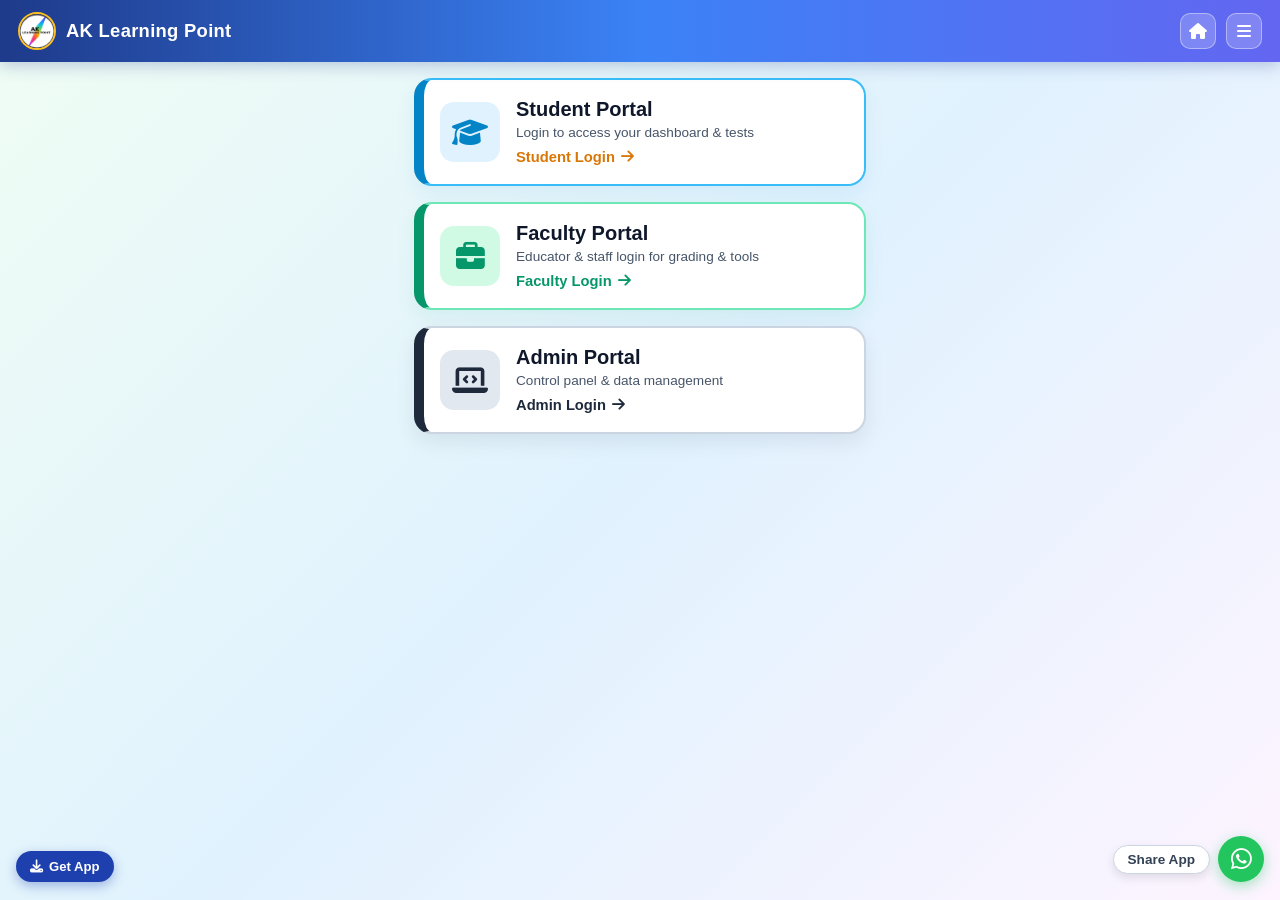
==== commit 332c19fa: "Update index.html" ====
--- a/index.html
+++ b/index.html
@@ -39,7 +39,7 @@
     </div>
   </div>
 
- <!-- Main Scrollable Home View (Exact Locked Screenshot Match) -->
+  <!-- Main Scrollable Home View -->
   <main class="main-container" id="homeView" style="padding: 16px 14px 70px 14px; max-width: 480px; margin: 0 auto; min-height: calc(100vh - 120px); display: flex; flex-direction: column; gap: 16px;">
 
     <!-- 1. TODAY'S FEATURED QUIZ CARD -->
@@ -96,31 +96,21 @@
       </div>
     </div>
 
-    <!-- 5. FLOATING SHARE APP BUTTON -->
-    <div style="position: fixed; bottom: 18px; right: 18px; display: flex; align-items: center; gap: 8px; z-index: 2000;">
+    <!-- Floating Action Buttons (Left: Download APK | Right: Share App) -->
+    <div style="position: fixed; bottom: 18px; left: 16px; z-index: 2000;">
+      <a href="./assets/app.apk" download style="background: #1e40af; color: white; text-decoration: none; padding: 8px 14px; border-radius: 20px; font-weight: 700; font-size: 0.82rem; display: inline-flex; align-items: center; gap: 6px; box-shadow: 0 4px 12px rgba(30, 64, 175, 0.35);">
+        <i class="fas fa-download"></i> Get App
+      </a>
+    </div>
+
+    <div style="position: fixed; bottom: 18px; right: 16px; display: flex; align-items: center; gap: 8px; z-index: 2000;">
       <button onclick="triggerSmartShare()" style="background: white; border: 1px solid #cbd5e1; padding: 6px 14px; border-radius: 20px; font-weight: 700; font-size: 0.85rem; color: #334155; box-shadow: 0 4px 10px rgba(0,0,0,0.1); cursor: pointer;">
         Share App
       </button>
-      <div onclick="triggerSmartShare()" style="width: 48px; height: 48px; border-radius: 50%; background: #22c55e; color: white; display: flex; align-items: center; justify-content: center; font-size: 1.6rem; box-shadow: 0 4px 14px rgba(34, 197, 94, 0.4); cursor: pointer;">
+      <div onclick="triggerSmartShare()" style="width: 46px; height: 46px; border-radius: 50%; background: #22c55e; color: white; display: flex; align-items: center; justify-content: center; font-size: 1.5rem; box-shadow: 0 4px 14px rgba(34, 197, 94, 0.4); cursor: pointer;">
         <i class="fab fa-whatsapp"></i>
       </div>
     </div>
-
-    <!-- Floating Action Buttons (Left: Download APK | Right: Share App) -->
-<div style="position: fixed; bottom: 18px; left: 16px; z-index: 2000;">
-  <a href="./assets/app.apk" download style="background: #1e40af; color: white; text-decoration: none; padding: 8px 14px; border-radius: 20px; font-weight: 700; font-size: 0.82rem; display: inline-flex; align-items: center; gap: 6px; box-shadow: 0 4px 12px rgba(30, 64, 175, 0.35);">
-    <i class="fas fa-download"></i> Get App
-  </a>
-</div>
-
-<div style="position: fixed; bottom: 18px; right: 16px; display: flex; align-items: center; gap: 8px; z-index: 2000;">
-  <button onclick="triggerSmartShare()" style="background: white; border: 1px solid #cbd5e1; padding: 6px 14px; border-radius: 20px; font-weight: 700; font-size: 0.85rem; color: #334155; box-shadow: 0 4px 10px rgba(0,0,0,0.1); cursor: pointer;">
-    Share App
-  </button>
-  <div onclick="triggerSmartShare()" style="width: 46px; height: 46px; border-radius: 50%; background: #22c55e; color: white; display: flex; align-items: center; justify-content: center; font-size: 1.5rem; box-shadow: 0 4px 14px rgba(34, 197, 94, 0.4); cursor: pointer;">
-    <i class="fab fa-whatsapp"></i>
-  </div>
-</div>
 
   </main>
 
@@ -166,6 +156,23 @@
 
   <div id="dynamicView"></div>
 
+  <!-- Universal Security Password Modal (Clean Popup Engine) -->
+  <div id="universalAppModal" style="display:none; position:fixed; top:0; left:0; width:100%; height:100%; background:rgba(0,0,0,0.65); z-index:999999; justify-content:center; align-items:center; backdrop-filter:blur(3px);">
+    <div style="background:#ffffff; padding:22px; border-radius:14px; width:85%; max-width:320px; box-shadow:0 10px 25px rgba(0,0,0,0.3); text-align:center; font-family:sans-serif;">
+      <h3 id="uModalTitle" style="margin:0 0 8px 0; color:#1a1a1a; font-size:18px; font-weight:700;">Security Check</h3>
+      <p id="uModalDesc" style="font-size:13px; color:#666; margin:0 0 15px 0;">Enter password to continue</p>
+      
+      <input type="password" id="uModalInput" placeholder="Password" style="width:100%; padding:11px 12px; border:1.5px solid #dcdcdc; border-radius:8px; box-sizing:border-box; font-size:16px; margin-bottom:12px; outline:none;">
+      
+      <div id="uModalErr" style="display:none; color:#d93025; font-size:12px; margin-bottom:12px; font-weight:600;"></div>
+
+      <div style="display:flex; gap:10px;">
+        <button id="uModalCancelBtn" onclick="closeUniversalModal()" style="flex:1; padding:11px; background:#f1f3f4; border:none; border-radius:8px; font-weight:600; color:#444; font-size:14px; cursor:pointer;">Cancel</button>
+        <button id="uModalSubmitBtn" style="flex:1; padding:11px; background:#1a73e8; border:none; border-radius:8px; font-weight:600; color:#ffffff; font-size:14px; cursor:pointer;">Verify</button>
+      </div>
+    </div>
+  </div>
+
   <!-- Standard Scripts Load Order -->
   <script>
     (function() {
@@ -175,6 +182,7 @@
         "js/security.js",
         "js/quiz.js",
         "js/content-modules.js",
+        "js/student-portal.js",
         "js/tuition-ledger.js",
         "js/admin-portal.js",
         "js/quiz-parser.js",
@@ -217,6 +225,48 @@
       if (d) d.classList.remove("open");
       window.scrollTo(0, 0);
     }
+
+    // Modal Helper Functions
+    function openPasswordModal(title, desc, onVerifySuccess) {
+      var modal = document.getElementById("universalAppModal");
+      var input = document.getElementById("uModalInput");
+      var err = document.getElementById("uModalErr");
+      var titleEl = document.getElementById("uModalTitle");
+      var descEl = document.getElementById("uModalDesc");
+      var submitBtn = document.getElementById("uModalSubmitBtn");
+
+      if (!modal) return;
+
+      titleEl.innerText = title;
+      descEl.innerText = desc;
+      input.value = "";
+      err.style.display = "none";
+      modal.style.display = "flex";
+      input.focus();
+
+      submitBtn.onclick = function() {
+        var pass = input.value;
+        var isSuccess = onVerifySuccess(pass);
+        if (isSuccess) {
+          closeUniversalModal();
+        } else {
+          err.innerText = "Incorrect Password!";
+          err.style.display = "block";
+          input.value = "";
+        }
+      };
+
+      input.onkeypress = function(e) {
+        if (e.key === "Enter") {
+          submitBtn.click();
+        }
+      };
+    }
+
+    function closeUniversalModal() {
+      var modal = document.getElementById("universalAppModal");
+      if (modal) modal.style.display = "none";
+    }
   </script>
 </body>
 </html>
